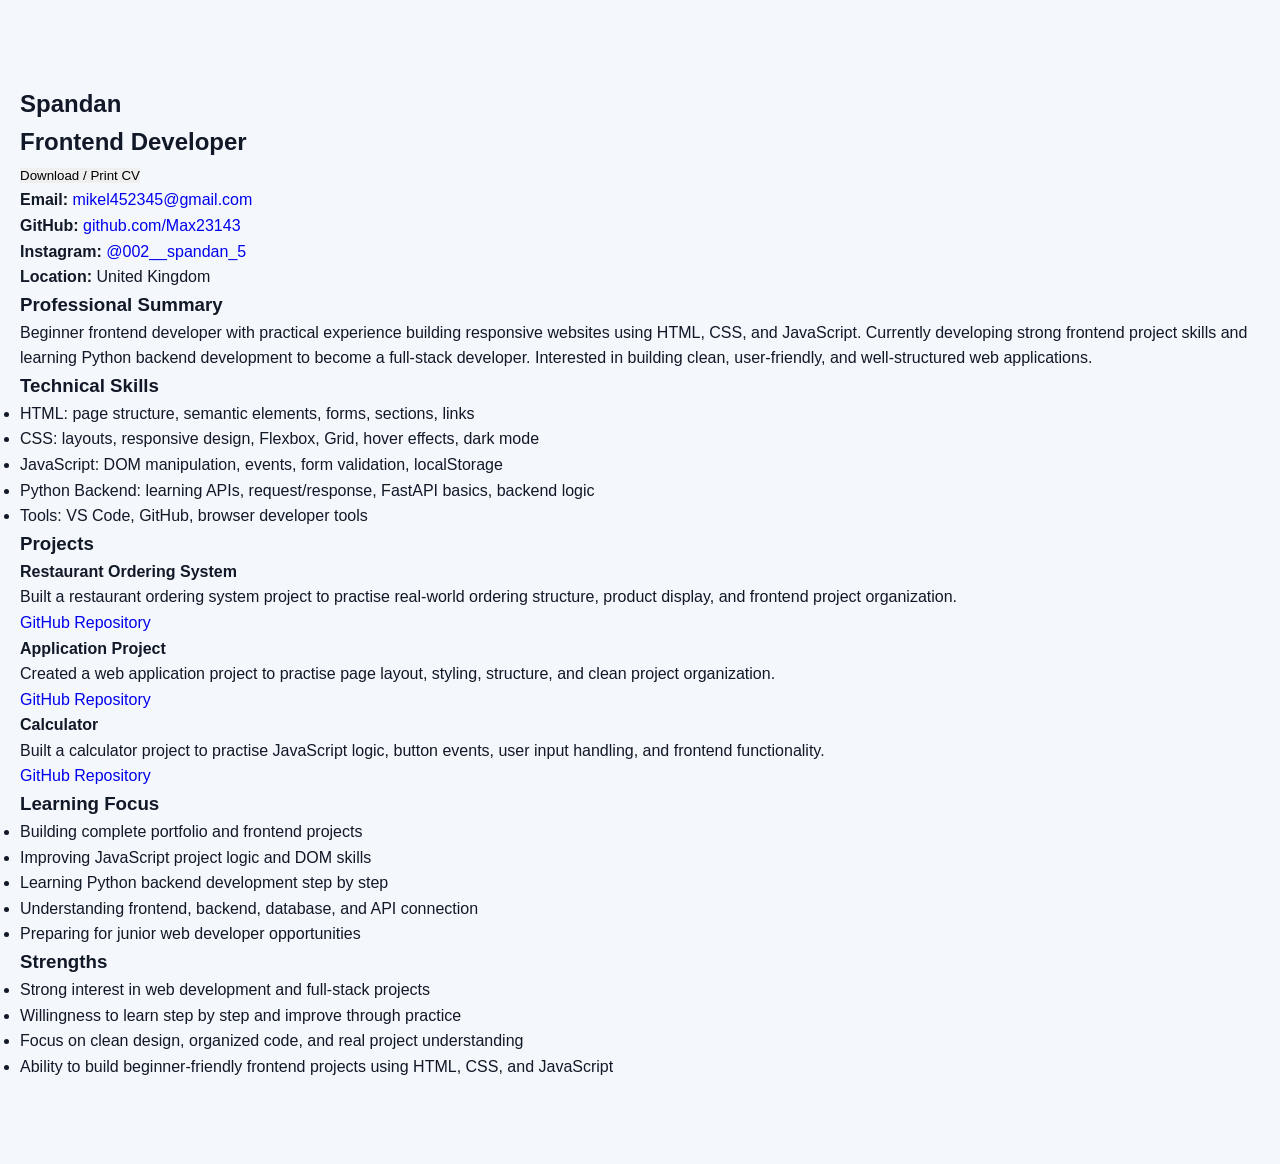
==== frontend/cv.html @ 67fcecc3 "Initial portfolio project upload" ====
<!DOCTYPE html>
<html lang="en">
<head>
    <meta charset="UTF-8">

    <meta name="viewport" content="width=device-width, initial-scale=1.0">

    <title>Spandan CV</title>

    <link rel="stylesheet" href="css/style.css">
</head>
<body class="cv-page">

    <main class="cv-wrapper">

        <section class="cv-card">

            <div class="cv-header">
                <div>
                    <h1>Spandan</h1>
                    <h2>Frontend Developer</h2>
                </div>

                <button class="print-btn" onclick="window.print()">Download / Print CV</button>
            </div>

            <div class="cv-contact">
                <p><strong>Email:</strong> <a href="mailto:mikel452345@gmail.com">mikel452345@gmail.com</a></p>
                <p><strong>GitHub:</strong> <a href="https://github.com/Max23143" target="_blank">github.com/Max23143</a></p>
                <p><strong>Instagram:</strong> <a href="https://www.instagram.com/002__spandan_5/?__pwa=1#" target="_blank">@002__spandan_5</a></p>
                <p><strong>Location:</strong> United Kingdom</p>
            </div>

            <div class="cv-section">
                <h3>Professional Summary</h3>

                <p>
                    Beginner frontend developer with practical experience building responsive
                    websites using HTML, CSS, and JavaScript. Currently developing strong
                    frontend project skills and learning Python backend development to become
                    a full-stack developer. Interested in building clean, user-friendly, and
                    well-structured web applications.
                </p>
            </div>

            <div class="cv-section">
                <h3>Technical Skills</h3>

                <ul>
                    <li>HTML: page structure, semantic elements, forms, sections, links</li>
                    <li>CSS: layouts, responsive design, Flexbox, Grid, hover effects, dark mode</li>
                    <li>JavaScript: DOM manipulation, events, form validation, localStorage</li>
                    <li>Python Backend: learning APIs, request/response, FastAPI basics, backend logic</li>
                    <li>Tools: VS Code, GitHub, browser developer tools</li>
                </ul>
            </div>

            <div class="cv-section">
                <h3>Projects</h3>

                <div class="cv-project">
                    <h4>Restaurant Ordering System</h4>
                    <p>
                        Built a restaurant ordering system project to practise real-world ordering
                        structure, product display, and frontend project organization.
                    </p>
                    <a href="https://github.com/Max23143/restaurant-ordering-system" target="_blank">
                        GitHub Repository
                    </a>
                </div>

                <div class="cv-project">
                    <h4>Application Project</h4>
                    <p>
                        Created a web application project to practise page layout, styling,
                        structure, and clean project organization.
                    </p>
                    <a href="https://github.com/Max23143/application" target="_blank">
                        GitHub Repository
                    </a>
                </div>

                <div class="cv-project">
                    <h4>Calculator</h4>
                    <p>
                        Built a calculator project to practise JavaScript logic, button events,
                        user input handling, and frontend functionality.
                    </p>
                    <a href="https://github.com/Max23143/Calculator" target="_blank">
                        GitHub Repository
                    </a>
                </div>
            </div>

            <div class="cv-section">
                <h3>Learning Focus</h3>

                <ul>
                    <li>Building complete portfolio and frontend projects</li>
                    <li>Improving JavaScript project logic and DOM skills</li>
                    <li>Learning Python backend development step by step</li>
                    <li>Understanding frontend, backend, database, and API connection</li>
                    <li>Preparing for junior web developer opportunities</li>
                </ul>
            </div>

            <div class="cv-section">
                <h3>Strengths</h3>

                <ul>
                    <li>Strong interest in web development and full-stack projects</li>
                    <li>Willingness to learn step by step and improve through practice</li>
                    <li>Focus on clean design, organized code, and real project understanding</li>
                    <li>Ability to build beginner-friendly frontend projects using HTML, CSS, and JavaScript</li>
                </ul>
            </div>

        </section>

    </main>

</body>
</html>
---- frontend/css/style.css ----
/* ======================================
   GLOBAL RESET
====================================== */

* {
  margin: 0;
  padding: 0;
  box-sizing: border-box;
}

html {
  scroll-behavior: smooth;
}

body {
  font-family: Arial, Helvetica, sans-serif;
  background: #f4f7fb;
  color: #111827;
  line-height: 1.6;
  overflow-x: hidden;
  transition: background 0.3s ease, color 0.3s ease;
}

body.dark-mode {
  background: #020617;
  color: #e5e7eb;
}

a {
  text-decoration: none;
}

button,
input,
textarea {
  font-family: inherit;
}

button {
  border: none;
}


/* ======================================
   ANIMATIONS
====================================== */

@keyframes fadeUp {
  from {
    opacity: 0;
    transform: translateY(35px);
  }

  to {
    opacity: 1;
    transform: translateY(0);
  }
}

@keyframes fadeDown {
  from {
    opacity: 0;
    transform: translateY(-25px);
  }

  to {
    opacity: 1;
    transform: translateY(0);
  }
}

@keyframes floatCard {
  0% {
    transform: translateY(0);
  }

  50% {
    transform: translateY(-12px);
  }

  100% {
    transform: translateY(0);
  }
}

@keyframes gradientMove {
  0% {
    background-position: left top;
  }

  50% {
    background-position: right bottom;
  }

  100% {
    background-position: left top;
  }
}


/* ======================================
   HEADER / NAVBAR
====================================== */

.site-header {
  width: 100%;
  background: #ffffff;
  border-bottom: 1px solid #e5e7eb;
  position: sticky;
  top: 0;
  z-index: 9999;
  box-shadow: 0 8px 25px rgba(0, 0, 0, 0.07);
  animation: fadeDown 0.7s ease;
  transition: background 0.3s ease, border 0.3s ease;
}

body.dark-mode .site-header {
  background: #020617;
  border-bottom: 1px solid #1e293b;
  box-shadow: 0 10px 30px rgba(0, 0, 0, 0.35);
}

.site-navbar {
  width: 90%;
  max-width: 1150px;
  min-height: 82px;
  margin: auto;
  display: flex;
  align-items: center;
  justify-content: space-between;
}

.site-logo {
  color: #111827;
  font-size: 36px;
  font-weight: 900;
  letter-spacing: 1px;
}

.site-logo span {
  color: #2563eb;
}

body.dark-mode .site-logo {
  color: #ffffff;
}

body.dark-mode .site-logo span {
  color: #38bdf8;
}

.site-nav-links {
  display: flex;
  align-items: center;
  list-style: none;
  gap: 34px;
}

.site-nav-links a {
  color: #111827;
  font-size: 17px;
  font-weight: 800;
  position: relative;
  transition: 0.3s ease;
}

body.dark-mode .site-nav-links a {
  color: #e5e7eb;
}

.site-nav-links a::after {
  content: "";
  position: absolute;
  left: 0;
  bottom: -8px;
  width: 0;
  height: 3px;
  background: linear-gradient(to right, #2563eb, #38bdf8);
  border-radius: 999px;
  transition: 0.3s ease;
}

.site-nav-links a:hover {
  color: #2563eb;
}

body.dark-mode .site-nav-links a:hover {
  color: #38bdf8;
}

.site-nav-links a:hover::after {
  width: 100%;
}

.site-nav-actions {
  display: flex;
  align-items: center;
  gap: 12px;
}

.site-theme-btn,
.site-menu-btn {
  width: 44px;
  height: 44px;
  border-radius: 50%;
  border: 1px solid #d1d5db;
  background: #f1f5f9;
  color: #111827;
  font-size: 20px;
  font-weight: 800;
  cursor: pointer;
  display: flex;
  align-items: center;
  justify-content: center;
  box-shadow: 0 5px 14px rgba(0, 0, 0, 0.12);
  transition: 0.3s ease;
}

body.dark-mode .site-theme-btn,
body.dark-mode .site-menu-btn {
  background: #0f172a;
  color: #ffffff;
  border-color: #334155;
}

.site-theme-btn:hover,
.site-menu-btn:hover {
  background: #2563eb;
  color: #ffffff;
  transform: translateY(-3px);
}

/* menu hidden on PC */
.site-menu-btn {
  display: none;
}


/* ======================================
   COMMON
====================================== */

.container {
  width: 90%;
  max-width: 1150px;
  margin: auto;
}

section {
  padding: 85px 20px;
  animation: fadeUp 0.8s ease both;
}

.section-title {
  text-align: center;
  font-size: 38px;
  color: #111827;
  margin-bottom: 12px;
}

body.dark-mode .section-title {
  color: #ffffff;
}

.section-title::after {
  content: "";
  width: 75px;
  height: 4px;
  display: block;
  margin: 14px auto 0;
  background: linear-gradient(to right, #2563eb, #38bdf8);
  border-radius: 50px;
}

.section-subtitle {
  text-align: center;
  color: #6b7280;
  margin-bottom: 50px;
  font-size: 17px;
}

body.dark-mode .section-subtitle {
  color: #94a3b8;
}


/* ======================================
   HERO
====================================== */

.hero {
  min-height: 92vh;
  display: flex;
  align-items: center;
  background:
    radial-gradient(circle at top left, rgba(56, 189, 248, 0.22), transparent 35%),
    radial-gradient(circle at bottom right, rgba(37, 99, 235, 0.3), transparent 35%),
    linear-gradient(135deg, #020617, #0f172a, #1e3a8a);
  background-size: 180% 180%;
  animation: gradientMove 9s ease infinite;
  color: #ffffff;
}

.hero-content {
  width: 90%;
  max-width: 1150px;
  margin: auto;
  display: grid;
  grid-template-columns: 1.2fr 1fr;
  gap: 55px;
  align-items: center;
}

.small-title {
  color: #38bdf8;
  font-weight: 800;
  margin-bottom: 10px;
  font-size: 18px;
}

.hero-text h1 {
  font-size: 68px;
  line-height: 1.1;
  margin-bottom: 15px;
  color: #ffffff;
}

.hero-text h2 {
  font-size: 30px;
  margin-bottom: 20px;
  color: #dbeafe;
}

.hero-text p {
  max-width: 620px;
  color: #e5e7eb;
  font-size: 18px;
  margin-bottom: 32px;
}

.hero-buttons {
  display: flex;
  gap: 16px;
  flex-wrap: wrap;
}

.btn {
  display: inline-block;
  padding: 14px 24px;
  border-radius: 999px;
  font-weight: 800;
  transition: 0.3s;
}

.primary-btn {
  background: linear-gradient(to right, #2563eb, #38bdf8);
  color: #ffffff;
}

.secondary-btn {
  background: #ffffff;
  color: #111827;
}

.btn:hover {
  transform: translateY(-4px);
  box-shadow: 0 15px 30px rgba(0, 0, 0, 0.25);
}

.hero-card {
  background: #ffffff;
  color: #111827;
  padding: 38px;
  border-radius: 30px;
  text-align: center;
  box-shadow: 0 25px 60px rgba(0, 0, 0, 0.3);
  animation: floatCard 4s ease-in-out infinite;
}

.profile-circle {
  width: 165px;
  height: 165px;
  margin: 0 auto 22px;
  border-radius: 50%;
  background: linear-gradient(135deg, #2563eb, #38bdf8);
  color: #ffffff;
  display: flex;
  align-items: center;
  justify-content: center;
  font-size: 66px;
  font-weight: 900;
}

.hero-card h3 {
  font-size: 29px;
  margin-bottom: 8px;
}

.hero-card p {
  color: #6b7280;
  font-weight: 700;
}

.hero-tags {
  margin-top: 22px;
  display: flex;
  justify-content: center;
  gap: 10px;
  flex-wrap: wrap;
}

.hero-tags span {
  background: #eff6ff;
  color: #2563eb;
  padding: 8px 12px;
  border-radius: 999px;
  font-weight: 800;
  font-size: 14px;
}


/* ======================================
   ABOUT
====================================== */

.about {
  background: #ffffff;
}

body.dark-mode .about {
  background: #020617;
}

.about-box {
  max-width: 900px;
  margin: auto;
  background: #f9fafb;
  padding: 38px;
  border-radius: 24px;
  box-shadow: 0 12px 35px rgba(0, 0, 0, 0.08);
  border: 1px solid #e5e7eb;
}

body.dark-mode .about-box {
  background: #0f172a;
  border-color: #1e293b;
}

.about-box p {
  font-size: 18px;
  color: #374151;
  margin-bottom: 18px;
}

body.dark-mode .about-box p {
  color: #cbd5e1;
}


/* ======================================
   SKILLS
====================================== */

.skills {
  background: #f4f7fb;
}

body.dark-mode .skills {
  background: #0f172a;
}

.skills-grid {
  display: grid;
  grid-template-columns: repeat(4, 1fr);
  gap: 25px;
}

.skill-card {
  background: #ffffff;
  padding: 32px 22px;
  border-radius: 22px;
  text-align: center;
  border: 1px solid #e5e7eb;
  box-shadow: 0 12px 35px rgba(0, 0, 0, 0.08);
  transition: 0.35s;
}

body.dark-mode .skill-card {
  background: #020617;
  border-color: #1e293b;
}

.skill-card:hover {
  transform: translateY(-10px);
}

.skill-card h3 {
  font-size: 24px;
  color: #111827;
  margin-bottom: 10px;
}

body.dark-mode .skill-card h3 {
  color: #ffffff;
}

.skill-card p {
  color: #6b7280;
}

body.dark-mode .skill-card p {
  color: #94a3b8;
}


/* ======================================
   PROJECTS
====================================== */

.projects {
  background: #ffffff;
}

body.dark-mode .projects {
  background: #020617;
}

.projects-grid {
  display: grid;
  grid-template-columns: repeat(3, 1fr);
  gap: 28px;
}

.project-card {
  background: #f9fafb;
  padding: 30px;
  border-radius: 22px;
  border: 1px solid #e5e7eb;
  box-shadow: 0 12px 35px rgba(0, 0, 0, 0.08);
  transition: 0.35s;
}

body.dark-mode .project-card {
  background: #0f172a;
  border-color: #1e293b;
}

.project-card:hover {
  transform: translateY(-10px);
}

.project-card h3 {
  font-size: 24px;
  color: #111827;
  margin-bottom: 12px;
}

body.dark-mode .project-card h3 {
  color: #ffffff;
}

.project-card p {
  color: #4b5563;
  margin-bottom: 20px;
}

body.dark-mode .project-card p {
  color: #94a3b8;
}

.project-link {
  display: inline-block;
  background: #2563eb;
  color: #ffffff;
  padding: 11px 17px;
  border-radius: 999px;
  font-weight: 800;
  transition: 0.3s;
}

.project-link:hover {
  background: #1d4ed8;
  transform: translateY(-3px);
}


/* ======================================
   CV
====================================== */

.cv-section {
  background: #f4f7fb;
}

body.dark-mode .cv-section {
  background: #0f172a;
}

.cv-box {
  max-width: 880px;
  margin: auto;
  background: #ffffff;
  padding: 38px;
  border-radius: 24px;
  box-shadow: 0 12px 35px rgba(0, 0, 0, 0.08);
  border: 1px solid transparent;
}

body.dark-mode .cv-box {
  background: #020617;
  border-color: #1e293b;
}

.cv-box h3 {
  font-size: 28px;
  margin-bottom: 15px;
}

body.dark-mode .cv-box h3 {
  color: #ffffff;
}

.cv-box p,
.cv-list li {
  color: #4b5563;
}

body.dark-mode .cv-box p,
body.dark-mode .cv-list li {
  color: #cbd5e1;
}

.cv-list {
  margin-top: 22px;
  list-style: none;
}

.cv-list li {
  padding: 14px 0;
  border-bottom: 1px solid #e5e7eb;
}

body.dark-mode .cv-list li {
  border-bottom-color: #1e293b;
}


/* ======================================
   CONTACT
====================================== */

.contact {
  background: #ffffff;
}

body.dark-mode .contact {
  background: #020617;
}

.contact-content {
  display: grid;
  grid-template-columns: 1fr 1fr;
  gap: 42px;
}

.contact-info {
  background: linear-gradient(135deg, #020617, #111827);
  color: #ffffff;
  padding: 38px;
  border-radius: 24px;
}

.contact-info h3 {
  font-size: 30px;
  margin-bottom: 18px;
}

.contact-info p {
  color: #d1d5db;
  margin-bottom: 15px;
}

.contact-info a {
  color: #38bdf8;
  font-weight: 800;
  word-break: break-word;
}

.social-links {
  margin-top: 28px;
  display: flex;
  gap: 15px;
  flex-wrap: wrap;
}

.social-links a {
  background: #2563eb;
  color: #ffffff;
  padding: 12px 16px;
  border-radius: 999px;
  font-weight: 800;
  transition: 0.3s;
}

.social-links a:hover {
  background: #1d4ed8;
  transform: translateY(-3px);
}

.contact-form {
  background: #f9fafb;
  padding: 38px;
  border-radius: 24px;
  border: 1px solid #e5e7eb;
  box-shadow: 0 12px 35px rgba(0, 0, 0, 0.08);
}

body.dark-mode .contact-form {
  background: #0f172a;
  border-color: #1e293b;
}

.contact-form input,
.contact-form textarea {
  width: 100%;
  padding: 15px 16px;
  margin-bottom: 18px;
  border: 1px solid #d1d5db;
  border-radius: 12px;
  font-size: 16px;
  outline: none;
  background: #ffffff;
  color: #111827;
}

body.dark-mode .contact-form input,
body.dark-mode .contact-form textarea {
  background: #020617;
  color: #ffffff;
  border-color: #334155;
}

body.dark-mode .contact-form input::placeholder,
body.dark-mode .contact-form textarea::placeholder {
  color: #94a3b8;
}

.contact-form textarea {
  height: 155px;
  resize: vertical;
}

.contact-form input:focus,
.contact-form textarea:focus {
  border-color: #2563eb;
  box-shadow: 0 0 0 4px rgba(37, 99, 235, 0.15);
}

.contact-form button {
  width: 100%;
  background: linear-gradient(to right, #2563eb, #38bdf8);
  color: #ffffff;
  padding: 15px;
  border-radius: 999px;
  font-size: 17px;
  font-weight: 900;
  cursor: pointer;
  transition: 0.3s;
}

.contact-form button:hover {
  transform: translateY(-4px);
}

.contact-form button:disabled {
  background: #9ca3af;
  cursor: not-allowed;
  transform: none;
}


/* ======================================
   STATUS MESSAGES
====================================== */

.success-message,
.error-message,
.warning-message {
  margin-top: 15px;
  font-weight: 800;
  padding: 12px 14px;
  border-radius: 12px;
}

.success-message {
  color: #16a34a;
  background: rgba(22, 163, 74, 0.1);
}

.error-message {
  color: #dc2626;
  background: rgba(220, 38, 38, 0.1);
}

.warning-message {
  color: #d97706;
  background: rgba(217, 119, 6, 0.1);
}


/* ======================================
   FOOTER
====================================== */

.footer {
  background: #0f172a;
  color: #d1d5db;
  text-align: center;
  padding: 28px 20px;
}


/* ======================================
   MESSAGE PAGE
====================================== */

.message-header {
  text-align: center;
  padding: 60px 20px;
  background:
    radial-gradient(circle at top right, rgba(56, 189, 248, 0.22), transparent 35%),
    linear-gradient(135deg, #020617, #111827, #1e3a8a);
  background-size: 170% 170%;
  animation: gradientMove 8s ease infinite;
  color: #ffffff;
}

.message-header h1 {
  font-size: 44px;
  margin-bottom: 12px;
}

.message-header p {
  color: #d1d5db;
  margin-bottom: 28px;
}

.message-actions {
  display: flex;
  justify-content: center;
  gap: 15px;
  flex-wrap: wrap;
}

.back-btn,
.refresh-btn,
.clear-btn {
  padding: 13px 20px;
  border-radius: 999px;
  font-size: 15px;
  font-weight: 800;
  cursor: pointer;
  transition: 0.3s;
}

.back-btn {
  background: #2563eb;
  color: #ffffff;
}

.refresh-btn {
  background: #16a34a;
  color: #ffffff;
}

.clear-btn {
  background: #dc2626;
  color: #ffffff;
}

.back-btn:hover,
.refresh-btn:hover,
.clear-btn:hover {
  transform: translateY(-4px);
}

.message-page {
  max-width: 1050px;
  margin: auto;
  padding: 45px 20px;
}

.message-stats {
  display: flex;
  justify-content: center;
  margin-bottom: 42px;
}

.stat-card {
  background: #ffffff;
  padding: 30px 55px;
  border-radius: 22px;
  box-shadow: 0 12px 35px rgba(0, 0, 0, 0.08);
  text-align: center;
  border: 1px solid #e5e7eb;
}

body.dark-mode .stat-card {
  background: #0f172a;
  border-color: #1e293b;
}

.stat-card h2 {
  font-size: 48px;
  color: #2563eb;
}

.stat-card p {
  color: #6b7280;
  font-weight: 700;
}

.message-source {
  margin-bottom: 22px;
  font-weight: 800;
  padding: 12px 15px;
  border-radius: 12px;
}

.backend-source {
  color: #16a34a;
  background: rgba(22, 163, 74, 0.1);
}

.local-source {
  color: #d97706;
  background: rgba(217, 119, 6, 0.1);
}

.messages-section h2 {
  margin-bottom: 12px;
  color: #111827;
  font-size: 30px;
}

body.dark-mode .messages-section h2 {
  color: #ffffff;
}

.message-container {
  display: grid;
  gap: 22px;
}

.message-card {
  background: #ffffff;
  padding: 28px;
  border-radius: 22px;
  box-shadow: 0 12px 35px rgba(0, 0, 0, 0.08);
  border-left: 6px solid #2563eb;
  transition: 0.35s;
}

body.dark-mode .message-card {
  background: #0f172a;
}

.message-card:hover {
  transform: translateY(-7px);
  border-left-color: #38bdf8;
}

.message-top {
  display: flex;
  justify-content: space-between;
  gap: 15px;
  flex-wrap: wrap;
  margin-bottom: 15px;
}

.message-top h3 {
  color: #111827;
  font-size: 24px;
}

body.dark-mode .message-top h3 {
  color: #ffffff;
}

.message-top span {
  color: #6b7280;
  font-size: 14px;
  background: #f3f4f6;
  padding: 6px 10px;
  border-radius: 999px;
}

.message-email {
  margin-bottom: 15px;
  color: #374151;
}

body.dark-mode .message-email {
  color: #cbd5e1;
}

.message-email a {
  color: #2563eb;
  font-weight: 700;
}

.message-text {
  color: #374151;
  line-height: 1.7;
  margin-bottom: 22px;
  white-space: pre-wrap;
  background: #f9fafb;
  padding: 16px;
  border-radius: 14px;
}

body.dark-mode .message-text {
  color: #cbd5e1;
  background: #020617;
}

.delete-message-btn {
  background: #dc2626;
  color: #ffffff;
  padding: 11px 16px;
  border-radius: 999px;
  cursor: pointer;
  transition: 0.3s;
  font-weight: 800;
}

.delete-message-btn:hover {
  background: #b91c1c;
  transform: translateY(-3px);
}

.empty-message {
  text-align: center;
  padding: 45px;
  background: #ffffff;
  border-radius: 22px;
  box-shadow: 0 12px 35px rgba(0, 0, 0, 0.08);
}

body.dark-mode .empty-message {
  background: #0f172a;
}

.empty-message h3 {
  color: #111827;
  margin-bottom: 10px;
  font-size: 25px;
}

body.dark-mode .empty-message h3 {
  color: #ffffff;
}

.empty-message p {
  color: #6b7280;
}


/* ======================================
   RESPONSIVE DESIGN
====================================== */

@media (max-width: 900px) {
  .hero-content,
  .contact-content {
    grid-template-columns: 1fr;
    text-align: center;
  }

  .hero-text p {
    margin-left: auto;
    margin-right: auto;
  }

  .hero-buttons {
    justify-content: center;
  }

  .skills-grid,
  .projects-grid {
    grid-template-columns: repeat(2, 1fr);
  }
}


@media (max-width: 700px) {
  section {
    padding: 65px 18px;
  }

  .site-navbar {
    min-height: 72px;
  }

  .site-logo {
    font-size: 28px;
  }

  .site-menu-btn {
    display: flex;
  }

  .site-nav-links {
    position: absolute;
    top: 72px;
    left: 0;
    width: 100%;
    background: #ffffff;
    flex-direction: column;
    align-items: center;
    gap: 0;
    max-height: 0;
    overflow: hidden;
    padding: 0;
    transition: 0.35s ease;
    box-shadow: 0 20px 35px rgba(0, 0, 0, 0.18);
  }

  body.dark-mode .site-nav-links {
    background: #020617;
  }

  .site-nav-links.active {
    max-height: 420px;
    padding: 18px 0;
  }

  .site-nav-links li {
    width: 100%;
    text-align: center;
  }

  .site-nav-links a {
    display: block;
    width: 100%;
    padding: 15px 0;
  }

  .site-nav-links a::after {
    display: none;
  }

  .hero {
    min-height: auto;
    padding: 80px 0;
  }

  .hero-text h1 {
    font-size: 44px;
  }

  .hero-text h2 {
    font-size: 24px;
  }

  .hero-text p {
    font-size: 16px;
  }

  .hero-card {
    padding: 28px;
  }

  .profile-circle {
    width: 135px;
    height: 135px;
    font-size: 54px;
  }

  .skills-grid,
  .projects-grid {
    grid-template-columns: 1fr;
  }

  .section-title {
    font-size: 31px;
  }

  .contact-form,
  .contact-info,
  .cv-box,
  .about-box {
    padding: 26px;
  }

  .message-header h1 {
    font-size: 32px;
  }

  .message-actions {
    flex-direction: column;
    align-items: center;
  }

  .back-btn,
  .refresh-btn,
  .clear-btn {
    width: 100%;
    max-width: 290px;
  }

  .stat-card {
    width: 100%;
  }
}
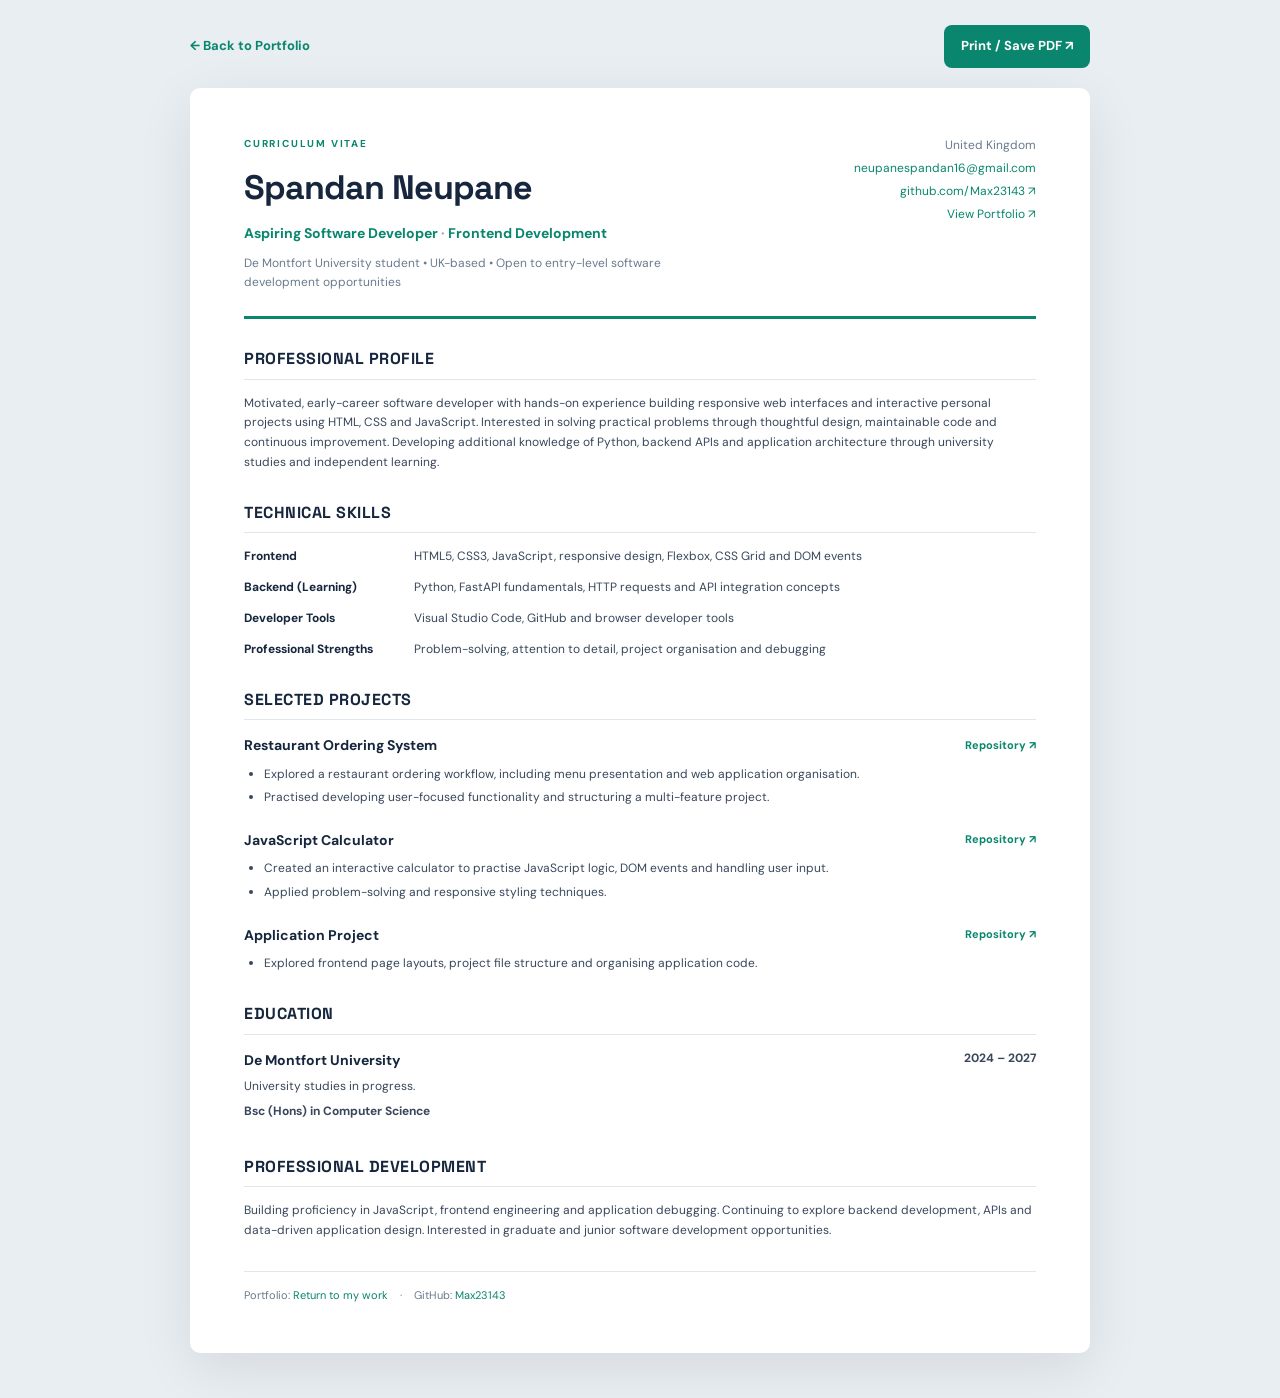
==== commit 37d59a6f: "Update professional portfolio website" ====
--- a/frontend/cv.html
+++ b/frontend/cv.html
@@ -1,123 +1,346 @@
+
 <!DOCTYPE html>
 <html lang="en">
 <head>
-    <meta charset="UTF-8">
-
-    <meta name="viewport" content="width=device-width, initial-scale=1.0">
-
-    <title>Spandan CV</title>
-
-    <link rel="stylesheet" href="css/style.css">
+  <meta charset="UTF-8">
+
+  <meta name="viewport"
+    content="width=device-width, initial-scale=1">
+
+  <meta name="description"
+    content="Professional CV of Spandan Neupane, aspiring software developer and De Montfort University student.">
+
+  <title>Spandan Neupane | Curriculum Vitae</title>
+
+  <link rel="icon"
+    href="assets/favicon.svg"
+    type="image/svg+xml">
+
+  <link rel="preconnect"
+    href="https://fonts.googleapis.com">
+
+  <link rel="preconnect"
+    href="https://fonts.gstatic.com"
+    crossorigin>
+
+  <link
+    href="https://fonts.googleapis.com/css2?family=DM+Sans:wght@400;500;600;700&family=Space+Grotesk:wght@400;500;600;700&display=swap"
+    rel="stylesheet">
+
+  <link rel="stylesheet" href="assets/cv.css">
 </head>
-<body class="cv-page">
-
-    <main class="cv-wrapper">
-
-        <section class="cv-card">
-
-            <div class="cv-header">
-                <div>
-                    <h1>Spandan</h1>
-                    <h2>Frontend Developer</h2>
-                </div>
-
-                <button class="print-btn" onclick="window.print()">Download / Print CV</button>
-            </div>
-
-            <div class="cv-contact">
-                <p><strong>Email:</strong> <a href="mailto:mikel452345@gmail.com">mikel452345@gmail.com</a></p>
-                <p><strong>GitHub:</strong> <a href="https://github.com/Max23143" target="_blank">github.com/Max23143</a></p>
-                <p><strong>Instagram:</strong> <a href="https://www.instagram.com/002__spandan_5/?__pwa=1#" target="_blank">@002__spandan_5</a></p>
-                <p><strong>Location:</strong> United Kingdom</p>
-            </div>
-
-            <div class="cv-section">
-                <h3>Professional Summary</h3>
-
-                <p>
-                    Beginner frontend developer with practical experience building responsive
-                    websites using HTML, CSS, and JavaScript. Currently developing strong
-                    frontend project skills and learning Python backend development to become
-                    a full-stack developer. Interested in building clean, user-friendly, and
-                    well-structured web applications.
-                </p>
-            </div>
-
-            <div class="cv-section">
-                <h3>Technical Skills</h3>
-
-                <ul>
-                    <li>HTML: page structure, semantic elements, forms, sections, links</li>
-                    <li>CSS: layouts, responsive design, Flexbox, Grid, hover effects, dark mode</li>
-                    <li>JavaScript: DOM manipulation, events, form validation, localStorage</li>
-                    <li>Python Backend: learning APIs, request/response, FastAPI basics, backend logic</li>
-                    <li>Tools: VS Code, GitHub, browser developer tools</li>
-                </ul>
-            </div>
-
-            <div class="cv-section">
-                <h3>Projects</h3>
-
-                <div class="cv-project">
-                    <h4>Restaurant Ordering System</h4>
-                    <p>
-                        Built a restaurant ordering system project to practise real-world ordering
-                        structure, product display, and frontend project organization.
-                    </p>
-                    <a href="https://github.com/Max23143/restaurant-ordering-system" target="_blank">
-                        GitHub Repository
-                    </a>
-                </div>
-
-                <div class="cv-project">
-                    <h4>Application Project</h4>
-                    <p>
-                        Created a web application project to practise page layout, styling,
-                        structure, and clean project organization.
-                    </p>
-                    <a href="https://github.com/Max23143/application" target="_blank">
-                        GitHub Repository
-                    </a>
-                </div>
-
-                <div class="cv-project">
-                    <h4>Calculator</h4>
-                    <p>
-                        Built a calculator project to practise JavaScript logic, button events,
-                        user input handling, and frontend functionality.
-                    </p>
-                    <a href="https://github.com/Max23143/Calculator" target="_blank">
-                        GitHub Repository
-                    </a>
-                </div>
-            </div>
-
-            <div class="cv-section">
-                <h3>Learning Focus</h3>
-
-                <ul>
-                    <li>Building complete portfolio and frontend projects</li>
-                    <li>Improving JavaScript project logic and DOM skills</li>
-                    <li>Learning Python backend development step by step</li>
-                    <li>Understanding frontend, backend, database, and API connection</li>
-                    <li>Preparing for junior web developer opportunities</li>
-                </ul>
-            </div>
-
-            <div class="cv-section">
-                <h3>Strengths</h3>
-
-                <ul>
-                    <li>Strong interest in web development and full-stack projects</li>
-                    <li>Willingness to learn step by step and improve through practice</li>
-                    <li>Focus on clean design, organized code, and real project understanding</li>
-                    <li>Ability to build beginner-friendly frontend projects using HTML, CSS, and JavaScript</li>
-                </ul>
-            </div>
-
-        </section>
-
-    </main>
+
+<body>
+
+<!-- CV TOOLBAR -->
+
+<nav class="cv-toolbar" aria-label="CV actions">
+
+  <a href="index.html" class="back-link">
+    ← Back to Portfolio
+  </a>
+
+  <button
+    type="button"
+    onclick="window.print()">
+    Print / Save PDF ↗
+  </button>
+
+</nav>
+
+<main class="resume">
+
+<!-- HEADER -->
+
+<header class="resume-header">
+
+  <div>
+
+    <p class="eyebrow">CURRICULUM VITAE</p>
+
+    <h1>Spandan Neupane</h1>
+
+    <p class="role">
+      Aspiring Software Developer
+      <span>·</span>
+      Frontend Development
+    </p>
+
+    <p class="intro">
+      De Montfort University student
+      • UK-based
+      • Open to entry-level software development opportunities
+    </p>
+
+  </div>
+
+  <div class="resume-contact">
+
+    <span>United Kingdom</span>
+
+    <a href="mailto:neupanespandan16@gmail.com">
+      neupanespandan16@gmail.com
+    </a>
+
+    <a
+      href="https://github.com/Max23143"
+      target="_blank"
+      rel="noopener noreferrer">
+      github.com/Max23143 ↗
+    </a>
+
+    <a href="index.html">
+      View Portfolio ↗
+    </a>
+
+  </div>
+
+</header>
+
+<!-- PROFESSIONAL PROFILE -->
+
+<section class="resume-section">
+
+  <h2>Professional Profile</h2>
+
+  <p>
+    Motivated, early-career software developer with
+    hands-on experience building responsive web interfaces
+    and interactive personal projects using HTML,
+    CSS and JavaScript.
+
+    Interested in solving practical problems through
+    thoughtful design, maintainable code and continuous
+    improvement.
+
+    Developing additional knowledge of Python,
+    backend APIs and application architecture through
+    university studies and independent learning.
+  </p>
+
+</section>
+
+<!-- TECHNICAL SKILLS -->
+
+<section class="resume-section">
+
+  <h2>Technical Skills</h2>
+
+  <div class="skill-lines">
+
+    <p>
+      <strong>Frontend</strong>
+      <span>
+        HTML5, CSS3, JavaScript, responsive design,
+        Flexbox, CSS Grid and DOM events
+      </span>
+    </p>
+
+    <p>
+      <strong>Backend (Learning)</strong>
+      <span>
+        Python, FastAPI fundamentals, HTTP requests
+        and API integration concepts
+      </span>
+    </p>
+
+    <p>
+      <strong>Developer Tools</strong>
+      <span>
+        Visual Studio Code, GitHub
+        and browser developer tools
+      </span>
+    </p>
+
+    <p>
+      <strong>Professional Strengths</strong>
+      <span>
+        Problem-solving, attention to detail,
+        project organisation and debugging
+      </span>
+    </p>
+
+  </div>
+
+</section>
+
+<!-- PROJECTS -->
+
+<section class="resume-section">
+
+  <h2>Selected Projects</h2>
+
+  <!-- RESTAURANT PROJECT -->
+
+  <article class="resume-project">
+
+    <div class="project-title">
+
+      <h3>Restaurant Ordering System</h3>
+
+      <a
+        href="https://github.com/Max23143/restaurant-ordering-system"
+        target="_blank"
+        rel="noopener noreferrer">
+        Repository ↗
+      </a>
+
+    </div>
+
+    <ul>
+
+      <li>
+        Explored a restaurant ordering workflow,
+        including menu presentation and web
+        application organisation.
+      </li>
+
+      <li>
+        Practised developing user-focused functionality
+        and structuring a multi-feature project.
+      </li>
+
+    </ul>
+
+  </article>
+
+  <!-- CALCULATOR -->
+
+  <article class="resume-project">
+
+    <div class="project-title">
+
+      <h3>JavaScript Calculator</h3>
+
+      <a
+        href="https://github.com/Max23143/Calculator"
+        target="_blank"
+        rel="noopener noreferrer">
+        Repository ↗
+      </a>
+
+    </div>
+
+    <ul>
+
+      <li>
+        Created an interactive calculator to practise
+        JavaScript logic, DOM events and handling user input.
+      </li>
+
+      <li>
+        Applied problem-solving and responsive styling
+        techniques.
+      </li>
+
+    </ul>
+
+  </article>
+
+  <!-- APPLICATION -->
+
+  <article class="resume-project">
+
+    <div class="project-title">
+
+      <h3>Application Project</h3>
+
+      <a
+        href="https://github.com/Max23143/application"
+        target="_blank"
+        rel="noopener noreferrer">
+        Repository ↗
+      </a>
+
+    </div>
+
+    <ul>
+
+      <li>
+        Explored frontend page layouts,
+        project file structure and organising
+        application code.
+      </li>
+
+    </ul>
+
+  </article>
+
+</section>
+
+<!-- EDUCATION -->
+
+<section class="resume-section">
+
+  <h2>Education</h2>
+
+  <div class="education-line">
+
+    <div>
+
+      <h3>De Montfort University</h3>
+
+      <p>
+        University studies in progress.
+      </p>
+
+      <!-- REPLACE WITH YOUR ACTUAL DEGREE TITLE -->
+
+      <p>
+        <strong>
+          Bsc (Hons) in Computer Science
+        </strong>
+      </p>
+
+    </div>
+
+    <strong>2024 – 2027</strong>
+
+  </div>
+
+</section>
+
+<!-- PROFESSIONAL DEVELOPMENT -->
+
+<section class="resume-section">
+
+  <h2>Professional Development</h2>
+
+  <p>
+    Building proficiency in JavaScript,
+    frontend engineering and application debugging.
+
+    Continuing to explore backend development,
+    APIs and data-driven application design.
+
+    Interested in graduate and junior software
+    development opportunities.
+  </p>
+
+</section>
+
+<!-- FOOTER -->
+
+<footer class="resume-footer">
+
+  Portfolio:
+  <a href="index.html">
+    Return to my work
+  </a>
+
+  <span>·</span>
+
+  GitHub:
+  <a
+    href="https://github.com/Max23143"
+    target="_blank"
+    rel="noopener noreferrer">
+    Max23143
+  </a>
+
+</footer>
+
+</main>
 
 </body>
-</html>+</html>
--- a/frontend/assets/cv.css
+++ b/frontend/assets/cv.css
@@ -0,0 +1,325 @@
+
+:root {
+  --ink: #16263d;
+  --text: #38475b;
+  --muted: #697b8e;
+  --accent: #09866d;
+  --line: #dfe6ec;
+}
+
+* {
+  box-sizing: border-box;
+}
+
+body {
+  margin: 0;
+  background: #e9eef3;
+  color: var(--text);
+  font: 14px/1.6 "DM Sans", Arial, sans-serif;
+}
+
+a {
+  color: var(--accent);
+  text-decoration: none;
+}
+
+a:hover {
+  text-decoration: underline;
+}
+
+button {
+  font: inherit;
+  cursor: pointer;
+}
+
+/* TOOLBAR */
+
+.cv-toolbar {
+  width: min(900px, 94%);
+  margin: 25px auto 20px;
+  display: flex;
+  justify-content: space-between;
+  align-items: center;
+  gap: 20px;
+}
+
+.back-link {
+  font-weight: 700;
+  font-size: 13px;
+}
+
+.cv-toolbar button {
+  border: none;
+  border-radius: 8px;
+  background: var(--accent);
+  color: white;
+  padding: 11px 17px;
+  font-size: 13px;
+  font-weight: 700;
+}
+
+.cv-toolbar button:hover {
+  background: #08725d;
+}
+
+/* CV PAPER */
+
+.resume {
+  width: min(900px, 94%);
+  margin: 0 auto 45px;
+  padding: 48px 54px;
+  background: white;
+  border-radius: 10px;
+  box-shadow: 0 15px 55px rgba(0,0,0,.09);
+}
+
+/* HEADER */
+
+.resume-header {
+  display: flex;
+  align-items: flex-start;
+  justify-content: space-between;
+  gap: 28px;
+  padding-bottom: 24px;
+  border-bottom: 3px solid var(--accent);
+}
+
+.eyebrow {
+  font-size: 10px;
+  font-weight: 700;
+  letter-spacing: 1.8px;
+  color: var(--accent);
+  margin: 0 0 9px;
+}
+
+.resume-header h1 {
+  font-family: "Space Grotesk", Arial, sans-serif;
+  font-size: 34px;
+  color: var(--ink);
+  letter-spacing: -1px;
+  margin: 0 0 7px;
+}
+
+.role {
+  color: var(--accent);
+  font-size: 14px;
+  font-weight: 700;
+  margin: 0 0 9px;
+}
+
+.role span {
+  color: #95a3b3;
+}
+
+.intro {
+  max-width: 480px;
+  color: var(--muted);
+  font-size: 12px;
+  margin: 0;
+}
+
+.resume-contact {
+  display: flex;
+  flex-direction: column;
+  align-items: flex-end;
+  gap: 4px;
+  font-size: 12px;
+  text-align: right;
+  overflow-wrap: anywhere;
+}
+
+.resume-contact span {
+  color: var(--muted);
+}
+
+/* SECTIONS */
+
+.resume-section {
+  margin-top: 27px;
+}
+
+.resume-section h2 {
+  font-family: "Space Grotesk", Arial, sans-serif;
+  font-size: 16px;
+  letter-spacing: .5px;
+  text-transform: uppercase;
+  color: var(--ink);
+  border-bottom: 1px solid var(--line);
+  padding-bottom: 7px;
+  margin: 0 0 14px;
+}
+
+.resume-section p,
+.resume-section li {
+  font-size: 12px;
+  line-height: 1.65;
+}
+
+.resume-section p {
+  margin-top: 0;
+}
+
+/* SKILLS */
+
+.skill-lines {
+  display: grid;
+  gap: 11px;
+}
+
+.skill-lines p {
+  display: grid;
+  grid-template-columns: 155px 1fr;
+  gap: 15px;
+  margin: 0;
+}
+
+.skill-lines strong {
+  color: var(--ink);
+}
+
+/* PROJECTS */
+
+.resume-project {
+  margin-bottom: 21px;
+  break-inside: avoid-page;
+}
+
+.project-title {
+  display: flex;
+  justify-content: space-between;
+  align-items: center;
+  gap: 15px;
+}
+
+.project-title h3 {
+  font-size: 14px;
+  color: var(--ink);
+  margin: 0;
+}
+
+.project-title a {
+  font-size: 11px;
+  font-weight: 700;
+  flex-shrink: 0;
+}
+
+.resume-project ul {
+  padding-left: 20px;
+  margin: 8px 0 0;
+}
+
+.resume-project li {
+  margin-bottom: 4px;
+}
+
+/* EDUCATION */
+
+.education-line {
+  display: flex;
+  justify-content: space-between;
+  gap: 20px;
+}
+
+.education-line h3 {
+  font-size: 14px;
+  color: var(--ink);
+  margin: 0 0 6px;
+}
+
+.education-line p {
+  margin: 0 0 5px;
+}
+
+.education-line > strong {
+  font-size: 12px;
+  white-space: nowrap;
+}
+
+/* FOOTER */
+
+.resume-footer {
+  border-top: 1px solid var(--line);
+  margin-top: 30px;
+  padding-top: 15px;
+  font-size: 11px;
+  color: var(--muted);
+}
+
+.resume-footer span {
+  margin: 0 9px;
+}
+
+/* MOBILE */
+
+@media (max-width: 650px) {
+
+  .resume {
+    width: 100%;
+    padding: 28px 22px;
+    border-radius: 0;
+  }
+
+  .resume-header {
+    flex-direction: column;
+  }
+
+  .resume-contact {
+    align-items: flex-start;
+    text-align: left;
+  }
+
+  .resume-header h1 {
+    font-size: 29px;
+  }
+
+  .skill-lines p {
+    grid-template-columns: 1fr;
+    gap: 3px;
+  }
+
+  .project-title {
+    flex-wrap: wrap;
+  }
+}
+
+/* PRINT / SAVE PDF */
+
+@page {
+  size: A4;
+  margin: 13mm;
+}
+
+@media print {
+
+  body {
+    background: #fff;
+    -webkit-print-color-adjust: exact;
+    print-color-adjust: exact;
+  }
+
+  .cv-toolbar {
+    display: none !important;
+  }
+
+  .resume {
+    width: 100%;
+    max-width: none;
+    margin: 0;
+    padding: 0;
+    border-radius: 0;
+    box-shadow: none;
+  }
+
+  .resume-header {
+    flex-direction: row;
+  }
+
+  .resume-contact {
+    align-items: flex-end;
+    text-align: right;
+  }
+
+  .resume-project {
+    break-inside: avoid-page;
+  }
+}
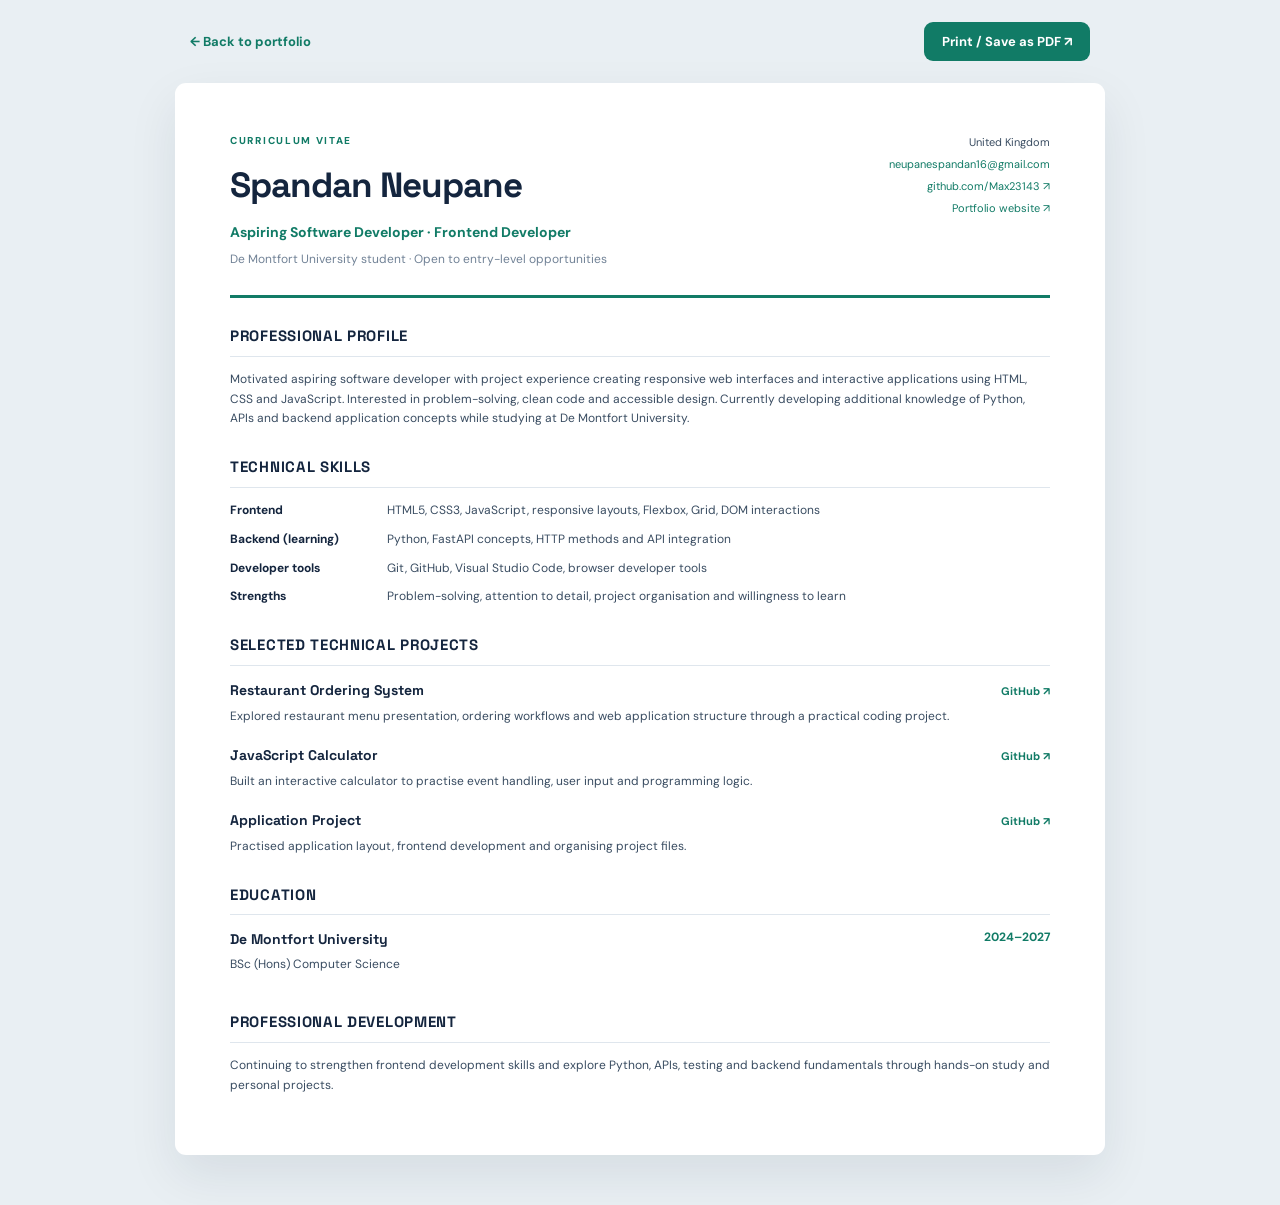
==== commit 2e02a0c5: "Fix contact form and update portfolio" ====
--- a/frontend/cv.html
+++ b/frontend/cv.html
@@ -1,30 +1,23 @@
 
-<!DOCTYPE html>
+<!doctype html>
 <html lang="en">
 <head>
-  <meta charset="UTF-8">
-
-  <meta name="viewport"
-    content="width=device-width, initial-scale=1">
-
-  <meta name="description"
-    content="Professional CV of Spandan Neupane, aspiring software developer and De Montfort University student.">
+  <meta charset="utf-8">
+  <meta name="viewport" content="width=device-width,initial-scale=1">
 
   <title>Spandan Neupane | Curriculum Vitae</title>
 
-  <link rel="icon"
-    href="assets/favicon.svg"
-    type="image/svg+xml">
-
-  <link rel="preconnect"
-    href="https://fonts.googleapis.com">
-
-  <link rel="preconnect"
-    href="https://fonts.gstatic.com"
-    crossorigin>
+  <meta
+    name="description"
+    content="CV of Spandan Neupane, aspiring software developer and De Montfort University student.">
+
+  <link rel="icon" href="assets/favicon.svg" type="image/svg+xml">
+
+  <link rel="preconnect" href="https://fonts.googleapis.com">
+  <link rel="preconnect" href="https://fonts.gstatic.com" crossorigin>
 
   <link
-    href="https://fonts.googleapis.com/css2?family=DM+Sans:wght@400;500;600;700&family=Space+Grotesk:wght@400;500;600;700&display=swap"
+    href="https://fonts.googleapis.com/css2?family=DM+Sans:wght@400;500;600;700&family=Space+Grotesk:wght@400;600;700&display=swap"
     rel="stylesheet">
 
   <link rel="stylesheet" href="assets/cv.css">
@@ -32,315 +25,214 @@
 
 <body>
 
-<!-- CV TOOLBAR -->
-
-<nav class="cv-toolbar" aria-label="CV actions">
-
-  <a href="index.html" class="back-link">
-    ← Back to Portfolio
-  </a>
-
-  <button
-    type="button"
-    onclick="window.print()">
-    Print / Save PDF ↗
-  </button>
-
-</nav>
-
-<main class="resume">
-
-<!-- HEADER -->
-
-<header class="resume-header">
-
-  <div>
-
-    <p class="eyebrow">CURRICULUM VITAE</p>
-
-    <h1>Spandan Neupane</h1>
-
-    <p class="role">
-      Aspiring Software Developer
-      <span>·</span>
-      Frontend Development
-    </p>
-
-    <p class="intro">
-      De Montfort University student
-      • UK-based
-      • Open to entry-level software development opportunities
-    </p>
-
-  </div>
-
-  <div class="resume-contact">
-
-    <span>United Kingdom</span>
-
-    <a href="mailto:neupanespandan16@gmail.com">
-      neupanespandan16@gmail.com
-    </a>
-
-    <a
-      href="https://github.com/Max23143"
-      target="_blank"
-      rel="noopener noreferrer">
-      github.com/Max23143 ↗
-    </a>
-
-    <a href="index.html">
-      View Portfolio ↗
-    </a>
-
-  </div>
-
-</header>
-
-<!-- PROFESSIONAL PROFILE -->
-
-<section class="resume-section">
-
-  <h2>Professional Profile</h2>
-
-  <p>
-    Motivated, early-career software developer with
-    hands-on experience building responsive web interfaces
-    and interactive personal projects using HTML,
-    CSS and JavaScript.
-
-    Interested in solving practical problems through
-    thoughtful design, maintainable code and continuous
-    improvement.
-
-    Developing additional knowledge of Python,
-    backend APIs and application architecture through
-    university studies and independent learning.
-  </p>
-
-</section>
-
-<!-- TECHNICAL SKILLS -->
-
-<section class="resume-section">
-
-  <h2>Technical Skills</h2>
-
-  <div class="skill-lines">
-
-    <p>
-      <strong>Frontend</strong>
-      <span>
-        HTML5, CSS3, JavaScript, responsive design,
-        Flexbox, CSS Grid and DOM events
-      </span>
-    </p>
-
-    <p>
-      <strong>Backend (Learning)</strong>
-      <span>
-        Python, FastAPI fundamentals, HTTP requests
-        and API integration concepts
-      </span>
-    </p>
-
-    <p>
-      <strong>Developer Tools</strong>
-      <span>
-        Visual Studio Code, GitHub
-        and browser developer tools
-      </span>
-    </p>
-
-    <p>
-      <strong>Professional Strengths</strong>
-      <span>
-        Problem-solving, attention to detail,
-        project organisation and debugging
-      </span>
-    </p>
-
-  </div>
-
-</section>
-
-<!-- PROJECTS -->
-
-<section class="resume-section">
-
-  <h2>Selected Projects</h2>
-
-  <!-- RESTAURANT PROJECT -->
-
-  <article class="resume-project">
-
-    <div class="project-title">
-
-      <h3>Restaurant Ordering System</h3>
-
-      <a
-        href="https://github.com/Max23143/restaurant-ordering-system"
-        target="_blank"
-        rel="noopener noreferrer">
-        Repository ↗
-      </a>
-
-    </div>
-
-    <ul>
-
-      <li>
-        Explored a restaurant ordering workflow,
-        including menu presentation and web
-        application organisation.
-      </li>
-
-      <li>
-        Practised developing user-focused functionality
-        and structuring a multi-feature project.
-      </li>
-
-    </ul>
-
-  </article>
-
-  <!-- CALCULATOR -->
-
-  <article class="resume-project">
-
-    <div class="project-title">
-
-      <h3>JavaScript Calculator</h3>
-
-      <a
-        href="https://github.com/Max23143/Calculator"
-        target="_blank"
-        rel="noopener noreferrer">
-        Repository ↗
-      </a>
-
-    </div>
-
-    <ul>
-
-      <li>
-        Created an interactive calculator to practise
-        JavaScript logic, DOM events and handling user input.
-      </li>
-
-      <li>
-        Applied problem-solving and responsive styling
-        techniques.
-      </li>
-
-    </ul>
-
-  </article>
-
-  <!-- APPLICATION -->
-
-  <article class="resume-project">
-
-    <div class="project-title">
-
-      <h3>Application Project</h3>
-
-      <a
-        href="https://github.com/Max23143/application"
-        target="_blank"
-        rel="noopener noreferrer">
-        Repository ↗
-      </a>
-
-    </div>
-
-    <ul>
-
-      <li>
-        Explored frontend page layouts,
-        project file structure and organising
-        application code.
-      </li>
-
-    </ul>
-
-  </article>
-
-</section>
-
-<!-- EDUCATION -->
-
-<section class="resume-section">
-
-  <h2>Education</h2>
-
-  <div class="education-line">
-
-    <div>
-
-      <h3>De Montfort University</h3>
+  <nav class="toolbar">
+    <a href="index.html">← Back to portfolio</a>
+
+    <button
+      type="button"
+      onclick="window.print()">
+      Print / Save as PDF ↗
+    </button>
+  </nav>
+
+  <main class="resume">
+
+    <header class="resume-header">
+
+      <div>
+        <p class="kicker">CURRICULUM VITAE</p>
+
+        <h1>Spandan Neupane</h1>
+
+        <p class="role">
+          Aspiring Software Developer · Frontend Developer
+        </p>
+
+        <p class="muted">
+          De Montfort University student ·
+          Open to entry-level opportunities
+        </p>
+      </div>
+
+      <div class="contact-details">
+
+        <span>United Kingdom</span>
+
+        <a href="mailto:neupanespandan16@gmail.com">
+          neupanespandan16@gmail.com
+        </a>
+
+        <a
+          href="https://github.com/Max23143"
+          target="_blank"
+          rel="noopener noreferrer">
+          github.com/Max23143 ↗
+        </a>
+
+        <a href="index.html">
+          Portfolio website ↗
+        </a>
+      </div>
+
+    </header>
+
+    <section>
+
+      <h2>Professional Profile</h2>
 
       <p>
-        University studies in progress.
+        Motivated aspiring software developer with project
+        experience creating responsive web interfaces and
+        interactive applications using HTML, CSS and JavaScript.
+        Interested in problem-solving, clean code and accessible
+        design. Currently developing additional knowledge of
+        Python, APIs and backend application concepts while
+        studying at De Montfort University.
       </p>
 
-      <!-- REPLACE WITH YOUR ACTUAL DEGREE TITLE -->
+    </section>
+
+    <section>
+
+      <h2>Technical Skills</h2>
+
+      <div class="skills">
+
+        <p>
+          <strong>Frontend</strong>
+          <span>
+            HTML5, CSS3, JavaScript, responsive layouts,
+            Flexbox, Grid, DOM interactions
+          </span>
+        </p>
+
+        <p>
+          <strong>Backend (learning)</strong>
+          <span>
+            Python, FastAPI concepts,
+            HTTP methods and API integration
+          </span>
+        </p>
+
+        <p>
+          <strong>Developer tools</strong>
+          <span>
+            Git, GitHub, Visual Studio Code,
+            browser developer tools
+          </span>
+        </p>
+
+        <p>
+          <strong>Strengths</strong>
+          <span>
+            Problem-solving, attention to detail,
+            project organisation and willingness to learn
+          </span>
+        </p>
+
+      </div>
+    </section>
+
+    <section>
+
+      <h2>Selected Technical Projects</h2>
+
+      <article class="cv-project">
+
+        <div class="cv-project-head">
+          <h3>Restaurant Ordering System</h3>
+
+          <a
+            href="https://github.com/Max23143/restaurant-ordering-system"
+            target="_blank"
+            rel="noopener noreferrer">
+            GitHub ↗
+          </a>
+        </div>
+
+        <p>
+          Explored restaurant menu presentation,
+          ordering workflows and web application
+          structure through a practical coding project.
+        </p>
+
+      </article>
+
+      <article class="cv-project">
+
+        <div class="cv-project-head">
+          <h3>JavaScript Calculator</h3>
+
+          <a
+            href="https://github.com/Max23143/Calculator"
+            target="_blank"
+            rel="noopener noreferrer">
+            GitHub ↗
+          </a>
+        </div>
+
+        <p>
+          Built an interactive calculator to practise
+          event handling, user input and programming logic.
+        </p>
+
+      </article>
+
+      <article class="cv-project">
+
+        <div class="cv-project-head">
+          <h3>Application Project</h3>
+
+          <a
+            href="https://github.com/Max23143/application"
+            target="_blank"
+            rel="noopener noreferrer">
+            GitHub ↗
+          </a>
+        </div>
+
+        <p>
+          Practised application layout, frontend development
+          and organising project files.
+        </p>
+
+      </article>
+
+    </section>
+
+    <section>
+
+      <h2>Education</h2>
+
+      <div class="education">
+
+        <div>
+          <h3>De Montfort University</h3>
+
+          <p>
+            BSc (Hons) Computer Science
+          </p>
+        </div>
+
+        <strong>2024–2027</strong>
+
+      </div>
+
+    </section>
+
+    <section>
+
+      <h2>Professional Development</h2>
 
       <p>
-        <strong>
-          Bsc (Hons) in Computer Science
-        </strong>
+        Continuing to strengthen frontend development skills
+        and explore Python, APIs, testing and backend
+        fundamentals through hands-on study and personal projects.
       </p>
 
-    </div>
-
-    <strong>2024 – 2027</strong>
-
-  </div>
-
-</section>
-
-<!-- PROFESSIONAL DEVELOPMENT -->
-
-<section class="resume-section">
-
-  <h2>Professional Development</h2>
-
-  <p>
-    Building proficiency in JavaScript,
-    frontend engineering and application debugging.
-
-    Continuing to explore backend development,
-    APIs and data-driven application design.
-
-    Interested in graduate and junior software
-    development opportunities.
-  </p>
-
-</section>
-
-<!-- FOOTER -->
-
-<footer class="resume-footer">
-
-  Portfolio:
-  <a href="index.html">
-    Return to my work
-  </a>
-
-  <span>·</span>
-
-  GitHub:
-  <a
-    href="https://github.com/Max23143"
-    target="_blank"
-    rel="noopener noreferrer">
-    Max23143
-  </a>
-
-</footer>
-
-</main>
+    </section>
+
+  </main>
 
 </body>
 </html>
--- a/frontend/assets/cv.css
+++ b/frontend/assets/cv.css
@@ -1,21 +1,19 @@
 
 :root {
-  --ink: #16263d;
-  --text: #38475b;
-  --muted: #697b8e;
-  --accent: #09866d;
-  --line: #dfe6ec;
-}
-
-* {
-  box-sizing: border-box;
-}
+  --ink: #14253e;
+  --text: #394c61;
+  --muted: #718296;
+  --accent: #117b66;
+  --line: #dfe6ed;
+}
+
+* { box-sizing: border-box; }
 
 body {
   margin: 0;
-  background: #e9eef3;
+  background: #e9eff3;
   color: var(--text);
-  font: 14px/1.6 "DM Sans", Arial, sans-serif;
+  font: 13px/1.65 'DM Sans',Arial,sans-serif;
 }
 
 a {
@@ -23,266 +21,184 @@
   text-decoration: none;
 }
 
-a:hover {
-  text-decoration: underline;
-}
-
-button {
-  font: inherit;
+a:hover { text-decoration: underline; }
+
+.toolbar {
+  max-width: 930px;
+  margin: 22px auto;
+  display: flex;
+  align-items: center;
+  justify-content: space-between;
+  gap: 16px;
+  padding: 0 15px;
+}
+
+.toolbar a { font-weight: 700; }
+
+.toolbar button {
+  font: 700 13px 'DM Sans',Arial,sans-serif;
+  padding: 11px 18px;
+  background: var(--accent);
+  border: 0;
+  border-radius: 9px;
+  color: #fff;
   cursor: pointer;
 }
 
-/* TOOLBAR */
-
-.cv-toolbar {
-  width: min(900px, 94%);
-  margin: 25px auto 20px;
-  display: flex;
-  justify-content: space-between;
-  align-items: center;
-  gap: 20px;
-}
-
-.back-link {
-  font-weight: 700;
-  font-size: 13px;
-}
-
-.cv-toolbar button {
-  border: none;
-  border-radius: 8px;
-  background: var(--accent);
-  color: white;
-  padding: 11px 17px;
-  font-size: 13px;
-  font-weight: 700;
-}
-
-.cv-toolbar button:hover {
-  background: #08725d;
-}
-
-/* CV PAPER */
-
 .resume {
-  width: min(900px, 94%);
-  margin: 0 auto 45px;
-  padding: 48px 54px;
-  background: white;
-  border-radius: 10px;
-  box-shadow: 0 15px 55px rgba(0,0,0,.09);
-}
-
-/* HEADER */
+  width: min(930px,94%);
+  margin: 0 auto 50px;
+  padding: 50px 55px;
+  background: #fff;
+  border-radius: 11px;
+  box-shadow: 0 20px 50px #10223a16;
+}
 
 .resume-header {
   display: flex;
-  align-items: flex-start;
-  justify-content: space-between;
-  gap: 28px;
-  padding-bottom: 24px;
+  justify-content: space-between;
+  gap: 30px;
   border-bottom: 3px solid var(--accent);
-}
-
-.eyebrow {
+  padding-bottom: 25px;
+}
+
+.kicker {
   font-size: 10px;
-  font-weight: 700;
-  letter-spacing: 1.8px;
-  color: var(--accent);
-  margin: 0 0 9px;
-}
-
-.resume-header h1 {
-  font-family: "Space Grotesk", Arial, sans-serif;
-  font-size: 34px;
+  font-weight: 800;
+  color: var(--accent);
+  letter-spacing: 1.7px;
+  margin: 0 0 7px;
+}
+
+h1,h2,h3 {
+  font-family: 'Space Grotesk',Arial,sans-serif;
   color: var(--ink);
+}
+
+h1 {
+  font-size: 35px;
   letter-spacing: -1px;
   margin: 0 0 7px;
 }
 
 .role {
   color: var(--accent);
+  font-weight: 700;
   font-size: 14px;
-  font-weight: 700;
-  margin: 0 0 9px;
-}
-
-.role span {
-  color: #95a3b3;
-}
-
-.intro {
-  max-width: 480px;
+  margin: 0 0 6px;
+}
+
+.muted {
   color: var(--muted);
   font-size: 12px;
   margin: 0;
 }
 
-.resume-contact {
-  display: flex;
+.contact-details {
+  display: flex;
+  align-items: flex-end;
+  text-align: right;
   flex-direction: column;
-  align-items: flex-end;
   gap: 4px;
+  font-size: 11px;
+  overflow-wrap: anywhere;
+}
+
+.resume section { margin-top: 26px; }
+
+.resume section h2 {
+  font-size: 15px;
+  text-transform: uppercase;
+  letter-spacing: .7px;
+  padding-bottom: 7px;
+  border-bottom: 1px solid var(--line);
+  margin: 0 0 13px;
+}
+
+.resume section p {
   font-size: 12px;
-  text-align: right;
-  overflow-wrap: anywhere;
-}
-
-.resume-contact span {
-  color: var(--muted);
-}
-
-/* SECTIONS */
-
-.resume-section {
-  margin-top: 27px;
-}
-
-.resume-section h2 {
-  font-family: "Space Grotesk", Arial, sans-serif;
-  font-size: 16px;
-  letter-spacing: .5px;
-  text-transform: uppercase;
-  color: var(--ink);
-  border-bottom: 1px solid var(--line);
-  padding-bottom: 7px;
-  margin: 0 0 14px;
-}
-
-.resume-section p,
-.resume-section li {
-  font-size: 12px;
-  line-height: 1.65;
-}
-
-.resume-section p {
-  margin-top: 0;
-}
-
-/* SKILLS */
-
-.skill-lines {
+  margin: 0 0 9px;
+}
+
+.skills p {
   display: grid;
-  gap: 11px;
-}
-
-.skill-lines p {
-  display: grid;
-  grid-template-columns: 155px 1fr;
-  gap: 15px;
-  margin: 0;
-}
-
-.skill-lines strong {
-  color: var(--ink);
-}
-
-/* PROJECTS */
-
-.resume-project {
-  margin-bottom: 21px;
-  break-inside: avoid-page;
-}
-
-.project-title {
-  display: flex;
-  justify-content: space-between;
-  align-items: center;
-  gap: 15px;
-}
-
-.project-title h3 {
+  grid-template-columns: 145px 1fr;
+  gap: 12px;
+}
+
+.skills strong { color: var(--ink); }
+
+.cv-project {
+  margin: 0 0 17px;
+  break-inside: avoid;
+}
+
+.cv-project-head {
+  display: flex;
+  align-items: baseline;
+  justify-content: space-between;
+  gap: 14px;
+}
+
+.cv-project-head h3 {
   font-size: 14px;
-  color: var(--ink);
-  margin: 0;
-}
-
-.project-title a {
+  margin: 0 0 5px;
+}
+
+.cv-project-head a {
   font-size: 11px;
   font-weight: 700;
-  flex-shrink: 0;
-}
-
-.resume-project ul {
-  padding-left: 20px;
-  margin: 8px 0 0;
-}
-
-.resume-project li {
-  margin-bottom: 4px;
-}
-
-/* EDUCATION */
-
-.education-line {
-  display: flex;
+  white-space: nowrap;
+}
+
+.education {
+  display: flex;
+  align-items: flex-start;
   justify-content: space-between;
   gap: 20px;
-}
-
-.education-line h3 {
+  break-inside: avoid;
+}
+
+.education h3 {
+  margin: 0 0 4px;
   font-size: 14px;
-  color: var(--ink);
-  margin: 0 0 6px;
-}
-
-.education-line p {
-  margin: 0 0 5px;
-}
-
-.education-line > strong {
+}
+
+.education strong {
+  white-space: nowrap;
+  color: var(--accent);
   font-size: 12px;
-  white-space: nowrap;
-}
-
-/* FOOTER */
-
-.resume-footer {
-  border-top: 1px solid var(--line);
-  margin-top: 30px;
-  padding-top: 15px;
-  font-size: 11px;
-  color: var(--muted);
-}
-
-.resume-footer span {
-  margin: 0 9px;
 }
 
 /* MOBILE */
 
-@media (max-width: 650px) {
+@media (max-width:650px) {
 
   .resume {
     width: 100%;
-    padding: 28px 22px;
+    padding: 30px 22px;
     border-radius: 0;
   }
 
   .resume-header {
     flex-direction: column;
-  }
-
-  .resume-contact {
+    gap: 16px;
+  }
+
+  .contact-details {
+    text-align: left;
     align-items: flex-start;
-    text-align: left;
-  }
-
-  .resume-header h1 {
-    font-size: 29px;
-  }
-
-  .skill-lines p {
+  }
+
+  .skills p {
     grid-template-columns: 1fr;
     gap: 3px;
   }
 
-  .project-title {
-    flex-wrap: wrap;
-  }
-}
-
-/* PRINT / SAVE PDF */
+  h1 { font-size: 29px; }
+}
+
+/* PRINT */
 
 @page {
   size: A4;
@@ -297,9 +213,7 @@
     print-color-adjust: exact;
   }
 
-  .cv-toolbar {
-    display: none !important;
-  }
+  .toolbar { display: none; }
 
   .resume {
     width: 100%;
@@ -310,16 +224,14 @@
     box-shadow: none;
   }
 
-  .resume-header {
-    flex-direction: row;
-  }
-
-  .resume-contact {
+  .resume-header { flex-direction: row; }
+
+  .contact-details {
+    text-align: right;
     align-items: flex-end;
-    text-align: right;
-  }
-
-  .resume-project {
-    break-inside: avoid-page;
-  }
-}
+  }
+
+  .cv-project,.education {
+    break-inside: avoid;
+  }
+}
